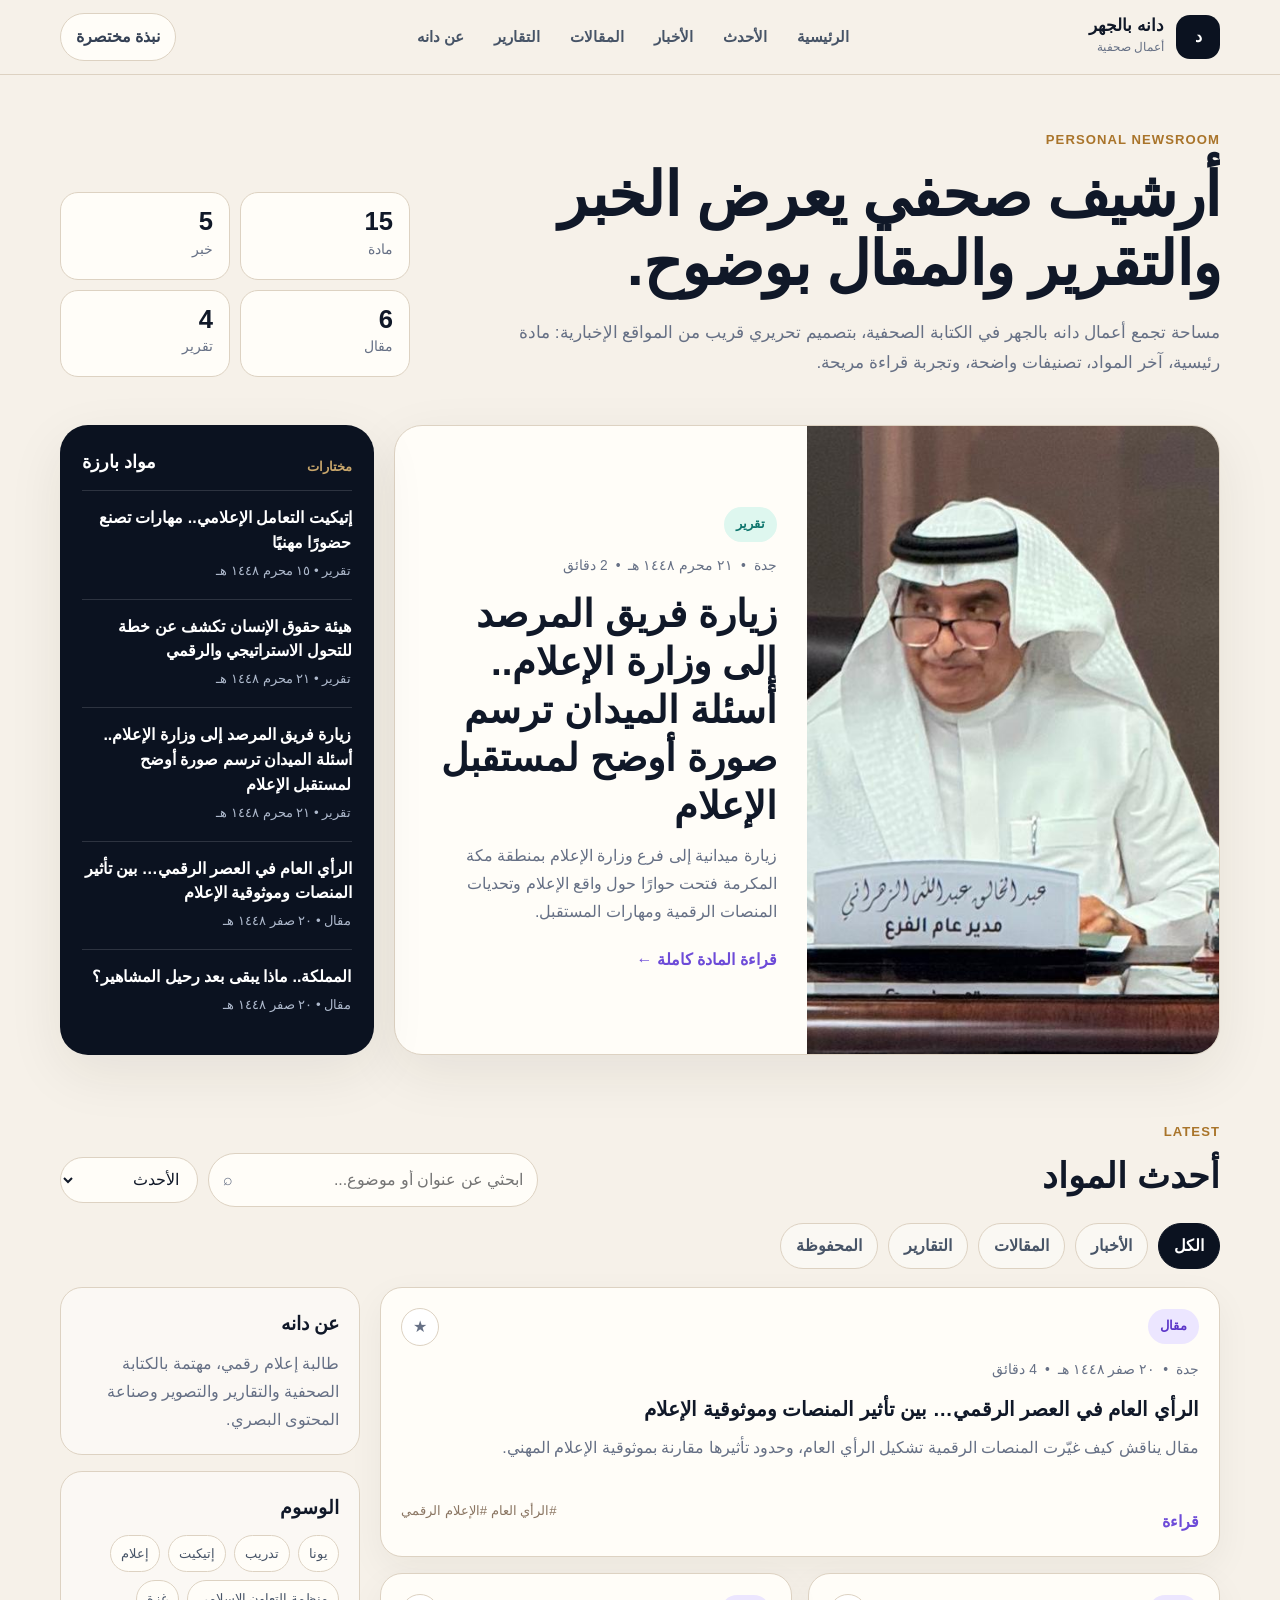
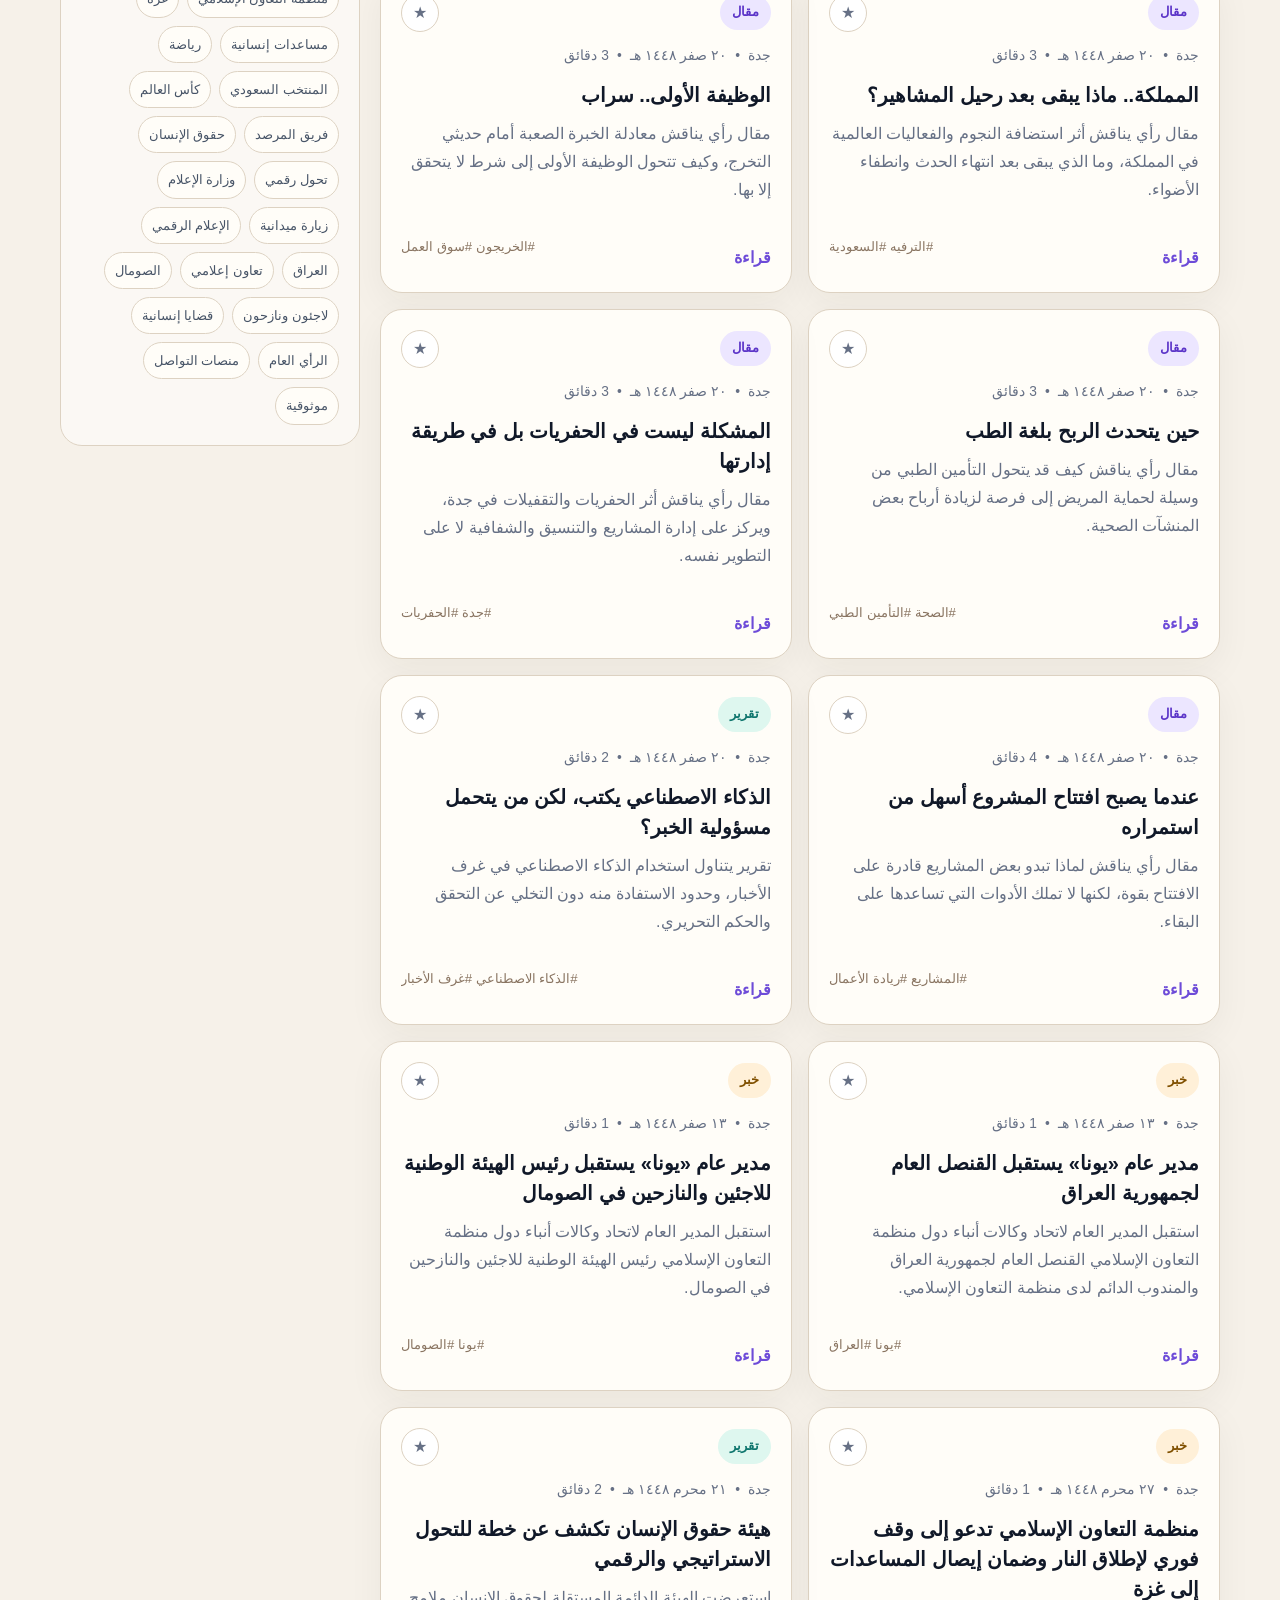
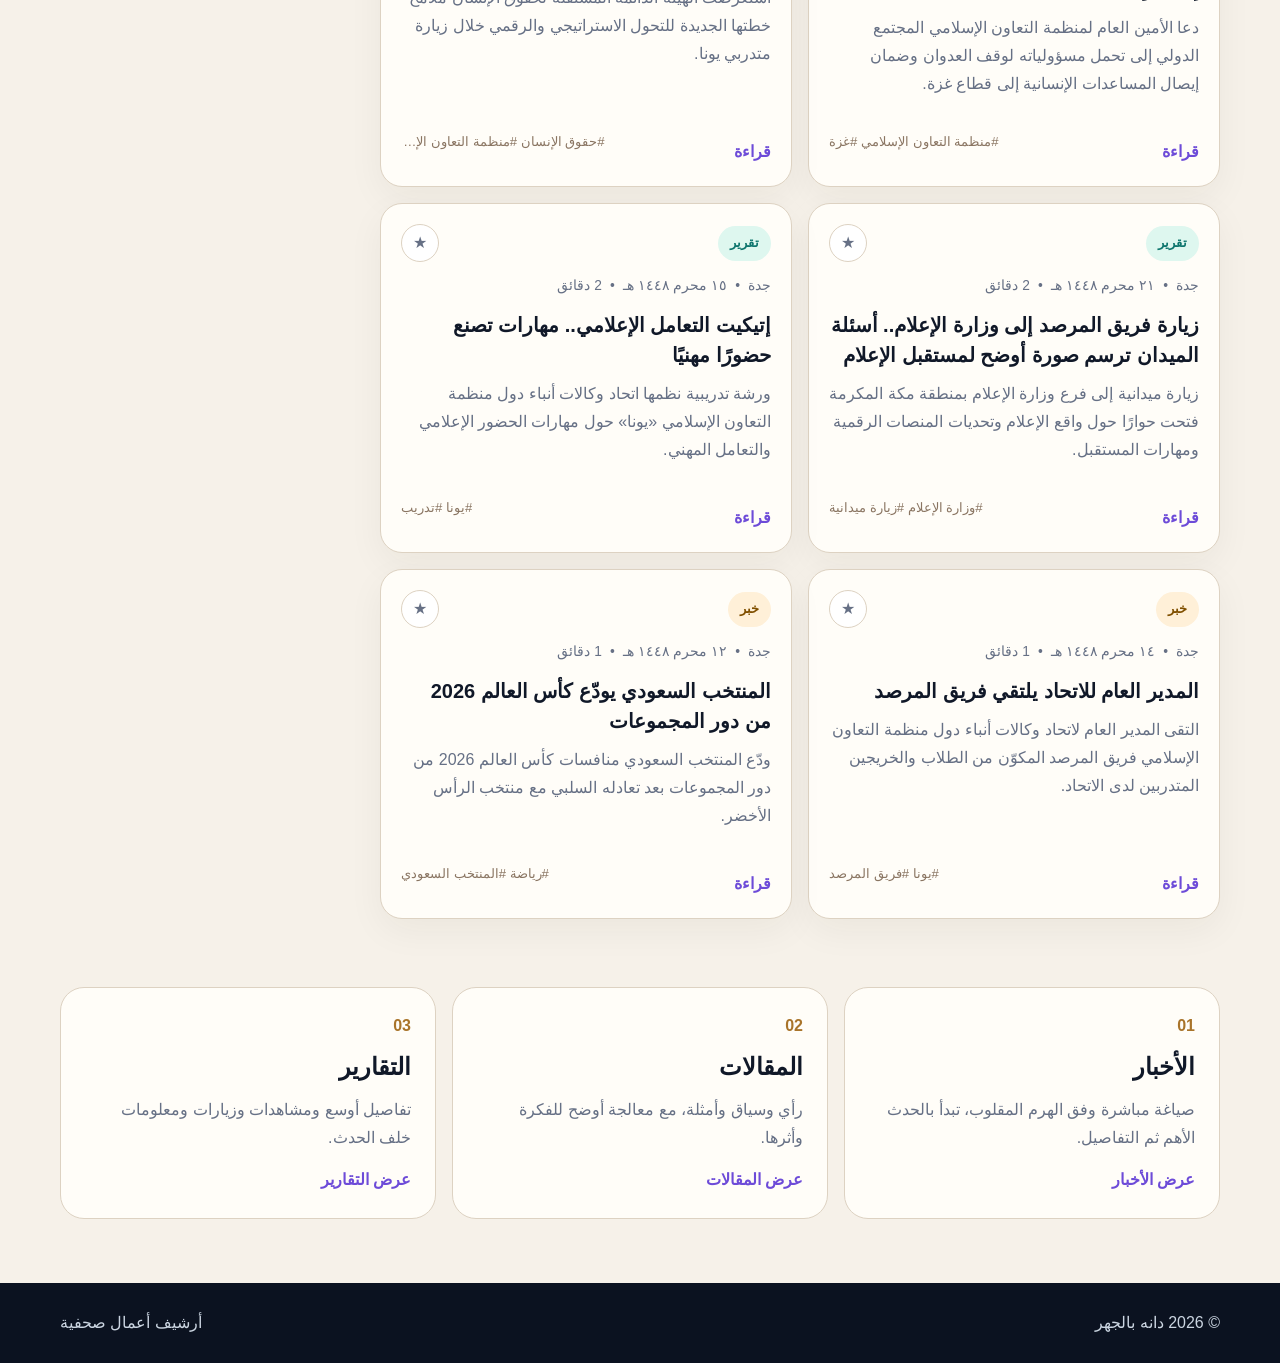
==== index.html @ ecb22376 "Add files via upload Create true editorial newsroom design" ====
<!doctype html>
<html lang="ar" dir="rtl">
<head>
  <meta charset="utf-8">
  <meta name="viewport" content="width=device-width,initial-scale=1">
  <title>دانه بالجهر | أعمال صحفية</title>
  <meta name="description" content="أرشيف صحفي شخصي لدانه بالجهر يضم الأخبار والتقارير والمقالات.">
  <meta name="theme-color" content="#0b1220">
  <link rel="stylesheet" href="styles.css">
</head>
<body>
  <header class="topbar">
    <div class="container topbar-inner">
      <a class="brand" href="#home" aria-label="الرئيسية">
        <span class="brand-mark">د</span>
        <span>
          <strong>دانه بالجهر</strong>
          <small>أعمال صحفية</small>
        </span>
      </a>

      <button class="menu-toggle" id="menuToggle" aria-label="فتح القائمة">☰</button>

      <nav class="nav" id="mainNav" aria-label="القائمة الرئيسية">
        <a href="#home">الرئيسية</a>
        <a href="#latest">الأحدث</a>
        <a href="#news">الأخبار</a>
        <a href="#articles">المقالات</a>
        <a href="#reports">التقارير</a>
        <a href="#about">عن دانه</a>
      </nav>

      <a class="contact-link" href="#about">نبذة مختصرة</a>
    </div>
  </header>

  <main id="home">
    <section class="intro">
      <div class="container intro-grid">
        <div>
          <p class="label">PERSONAL NEWSROOM</p>
          <h1>أرشيف صحفي يعرض الخبر والتقرير والمقال بوضوح.</h1>
          <p class="intro-text">
            مساحة تجمع أعمال دانه بالجهر في الكتابة الصحفية، بتصميم تحريري قريب من المواقع الإخبارية: مادة رئيسية، آخر المواد، تصنيفات واضحة، وتجربة قراءة مريحة.
          </p>
        </div>
        <div class="numbers" aria-label="إحصاءات المواد">
          <div><strong id="statTotal">0</strong><span>مادة</span></div>
          <div><strong id="statNews">0</strong><span>خبر</span></div>
          <div><strong id="statArticles">0</strong><span>مقال</span></div>
          <div><strong id="statReports">0</strong><span>تقرير</span></div>
        </div>
      </div>
    </section>

    <section class="lead-section">
      <div class="container lead-layout">
        <article class="lead-story" id="leadStory"></article>

        <aside class="editor-picks">
          <div class="block-head">
            <span>مختارات</span>
            <strong>مواد بارزة</strong>
          </div>
          <div id="pickList"></div>
        </aside>
      </div>
    </section>

    <section class="latest-section" id="latest">
      <div class="container">
        <div class="section-header">
          <div>
            <span class="label">LATEST</span>
            <h2>أحدث المواد</h2>
          </div>

          <div class="tools">
            <label class="search-box">
              <input id="searchInput" type="search" placeholder="ابحثي عن عنوان أو موضوع...">
              <span>⌕</span>
            </label>
            <select id="sortSelect" aria-label="ترتيب">
              <option value="newest">الأحدث</option>
              <option value="oldest">الأقدم</option>
              <option value="longest">الأطول قراءة</option>
            </select>
          </div>
        </div>

        <div class="filters" id="filters">
          <button class="active" data-filter="all">الكل</button>
          <button data-filter="news">الأخبار</button>
          <button data-filter="article">المقالات</button>
          <button data-filter="report">التقارير</button>
          <button data-filter="saved">المحفوظة</button>
        </div>

        <div class="content-layout">
          <section class="story-grid" id="storyGrid"></section>

          <aside class="side-column">
            <section class="side-card" id="about">
              <h3>عن دانه</h3>
              <p>طالبة إعلام رقمي، مهتمة بالكتابة الصحفية والتقارير والتصوير وصناعة المحتوى البصري.</p>
            </section>

            <section class="side-card">
              <h3>الوسوم</h3>
              <div class="tag-list" id="tagList"></div>
            </section>
          </aside>
        </div>
      </div>
    </section>

    <section class="category-section">
      <div class="container category-grid">
        <article id="news">
          <span>01</span>
          <h2>الأخبار</h2>
          <p>صياغة مباشرة وفق الهرم المقلوب، تبدأ بالحدث الأهم ثم التفاصيل.</p>
          <button data-jump="news">عرض الأخبار</button>
        </article>
        <article id="articles">
          <span>02</span>
          <h2>المقالات</h2>
          <p>رأي وسياق وأمثلة، مع معالجة أوضح للفكرة وأثرها.</p>
          <button data-jump="article">عرض المقالات</button>
        </article>
        <article id="reports">
          <span>03</span>
          <h2>التقارير</h2>
          <p>تفاصيل أوسع ومشاهدات وزيارات ومعلومات خلف الحدث.</p>
          <button data-jump="report">عرض التقارير</button>
        </article>
      </div>
    </section>
  </main>

  <div class="reader" id="reader" aria-hidden="true">
    <article class="reader-panel" role="dialog" aria-modal="true">
      <button class="reader-close" id="readerClose" aria-label="إغلاق">×</button>
      <div id="readerContent"></div>
    </article>
  </div>

  <footer class="footer">
    <div class="container footer-inner">
      <span>© <span id="year"></span> دانه بالجهر</span>
      <span>أرشيف أعمال صحفية</span>
    </div>
  </footer>

  <script src="data.js"></script>
  <script src="script.js"></script>
</body>
</html>
---- styles.css ----
*{box-sizing:border-box}
:root{
  --bg:#f6f1e9;
  --paper:#fffdf8;
  --ink:#101828;
  --muted:#667085;
  --line:#ddd2c2;
  --navy:#0b1220;
  --accent:#6d4bd8;
  --gold:#a9742a;
  --green:#0f766e;
  --blue:#27658f;
  --shadow:0 18px 55px rgba(44,35,24,.08);
  --container:min(1160px,calc(100% - 32px));
}
html{scroll-behavior:smooth}
body{
  margin:0;
  font-family:"Segoe UI",Tahoma,Arial,sans-serif;
  background:var(--bg);
  color:var(--ink);
  line-height:1.75;
}
body.reader-open{overflow:hidden}
a{text-decoration:none;color:inherit}
button,input,select{font:inherit}
button{cursor:pointer}
.container{width:var(--container);margin-inline:auto}

.topbar{
  position:sticky;
  top:0;
  z-index:100;
  background:rgba(246,241,233,.92);
  backdrop-filter:blur(18px);
  border-bottom:1px solid var(--line);
}
.topbar-inner{
  min-height:74px;
  display:grid;
  grid-template-columns:auto 1fr auto;
  align-items:center;
  gap:20px;
}
.brand{display:flex;align-items:center;gap:12px}
.brand-mark{
  width:44px;height:44px;border-radius:14px;
  display:grid;place-items:center;
  background:var(--navy);
  color:#fff;
  font-weight:900;
}
.brand strong{display:block;font-size:1.05rem;line-height:1.25}
.brand small{display:block;color:var(--muted);font-size:.78rem}
.nav{display:flex;justify-content:center;gap:4px}
.nav a{
  padding:9px 13px;
  border-radius:999px;
  color:#475467;
  font-weight:700;
  font-size:.95rem;
}
.nav a:hover{background:var(--paper);color:var(--ink)}
.contact-link{
  padding:9px 15px;
  background:var(--paper);
  border:1px solid var(--line);
  border-radius:999px;
  color:#344054;
  font-weight:700;
}
.menu-toggle{display:none;border:1px solid var(--line);background:var(--paper);border-radius:12px;width:42px;height:42px}

.intro{padding:54px 0 28px}
.intro-grid{
  display:grid;
  grid-template-columns:1fr 350px;
  gap:34px;
  align-items:end;
}
.label{
  margin:0 0 8px;
  color:var(--gold);
  font-size:.82rem;
  font-weight:900;
  letter-spacing:.08em;
}
h1{
  margin:0;
  max-width:760px;
  font-size:clamp(2.4rem,4.8vw,4.4rem);
  line-height:1.13;
  letter-spacing:-1px;
}
.intro-text{
  max-width:720px;
  margin:18px 0 0;
  color:var(--muted);
  font-size:1.08rem;
}
.numbers{
  display:grid;
  grid-template-columns:1fr 1fr;
  gap:10px;
}
.numbers div{
  background:var(--paper);
  border:1px solid var(--line);
  border-radius:18px;
  padding:16px;
}
.numbers strong{display:block;font-size:1.6rem;line-height:1}
.numbers span{color:var(--muted);font-size:.9rem}

.lead-section{padding:20px 0 36px}
.lead-layout{
  display:grid;
  grid-template-columns:minmax(0,1.45fr) minmax(280px,.55fr);
  gap:20px;
  align-items:stretch;
}
.lead-story{
  display:grid;
  grid-template-columns:1fr 1fr;
  background:var(--paper);
  border:1px solid var(--line);
  border-radius:28px;
  overflow:hidden;
  box-shadow:var(--shadow);
  min-height:380px;
}
.lead-image{
  min-height:380px;
  background:#e6dbcc center/cover no-repeat;
}
.lead-body{
  padding:30px;
  display:flex;
  flex-direction:column;
  justify-content:center;
}
.badge{
  display:inline-flex;
  width:fit-content;
  padding:6px 12px;
  border-radius:999px;
  font-size:.82rem;
  font-weight:800;
}
.type-news{background:#fff0d8;color:#805000}
.type-article{background:#ece6ff;color:#5b34c8}
.type-report{background:#def7ef;color:#0f766e}
.meta{
  display:flex;
  gap:8px;
  flex-wrap:wrap;
  color:var(--muted);
  font-size:.86rem;
  margin:12px 0 0;
}
.lead-body h2{
  margin:12px 0 12px;
  font-size:clamp(1.7rem,3vw,2.7rem);
  line-height:1.25;
}
.lead-body p{margin:0;color:var(--muted)}
.read-btn{
  margin-top:20px;
  width:fit-content;
  border:0;
  background:none;
  color:var(--accent);
  font-weight:900;
  padding:0;
}
.editor-picks{
  background:var(--navy);
  color:#fff;
  border-radius:28px;
  padding:22px;
  box-shadow:var(--shadow);
}
.block-head{display:flex;justify-content:space-between;align-items:end;margin-bottom:12px}
.block-head span{color:#c8a66b;font-size:.84rem;font-weight:900}
.block-head strong{font-size:1.1rem}
.pick-item{
  display:block;
  width:100%;
  text-align:right;
  background:transparent;
  border:0;
  border-top:1px solid rgba(255,255,255,.14);
  color:#fff;
  padding:15px 0;
}
.pick-item strong{display:block;line-height:1.55}
.pick-item small{color:#aeb9cc}

.latest-section{padding:26px 0 44px}
.section-header{
  display:flex;
  justify-content:space-between;
  align-items:end;
  gap:18px;
  margin-bottom:16px;
}
.section-header h2{
  margin:0;
  font-size:2.2rem;
}
.tools{display:flex;gap:10px;align-items:center}
.search-box{
  background:var(--paper);
  border:1px solid var(--line);
  border-radius:999px;
  display:flex;
  align-items:center;
  gap:8px;
  padding:0 14px;
  min-width:330px;
}
.search-box input{
  border:0;
  outline:0;
  width:100%;
  background:transparent;
  padding:12px 0;
  color:var(--ink);
}
.search-box span{color:var(--muted)}
select{
  border:1px solid var(--line);
  background:var(--paper);
  color:var(--ink);
  border-radius:999px;
  min-height:46px;
  padding:0 14px;
}
.filters{
  display:flex;
  gap:10px;
  flex-wrap:wrap;
  margin-bottom:18px;
}
.filters button{
  border:1px solid var(--line);
  background:rgba(255,255,255,.45);
  color:#475467;
  padding:8px 15px;
  border-radius:999px;
  font-weight:800;
}
.filters button.active{
  background:var(--navy);
  color:#fff;
  border-color:var(--navy);
}
.content-layout{
  display:grid;
  grid-template-columns:minmax(0,1fr) 300px;
  gap:20px;
  align-items:start;
}
.story-grid{
  display:grid;
  grid-template-columns:repeat(2,minmax(0,1fr));
  gap:16px;
}
.story-card{
  background:var(--paper);
  border:1px solid var(--line);
  border-radius:22px;
  padding:20px;
  min-height:270px;
  display:flex;
  flex-direction:column;
  justify-content:space-between;
  box-shadow:0 12px 36px rgba(44,35,24,.05);
}
.story-card.wide{grid-column:1/-1}
.story-card h3{
  margin:12px 0 10px;
  font-size:1.25rem;
  line-height:1.5;
}
.story-card p{margin:0;color:var(--muted)}
.card-top{display:flex;align-items:center;justify-content:space-between;gap:12px}
.save{
  width:38px;
  height:38px;
  border-radius:50%;
  border:1px solid var(--line);
  background:#fff;
  color:var(--muted);
}
.save.saved{background:#fff2cd;color:#8a5a00}
.card-foot{
  display:flex;
  justify-content:space-between;
  gap:10px;
  align-items:center;
  margin-top:20px;
}
.tags-line{
  color:#8a7562;
  font-size:.82rem;
  max-width:55%;
  white-space:nowrap;
  overflow:hidden;
  text-overflow:ellipsis;
}
.side-column{display:grid;gap:16px;position:sticky;top:94px}
.side-card{
  background:rgba(255,255,255,.52);
  border:1px solid var(--line);
  border-radius:22px;
  padding:20px;
}
.side-card h3{margin:0 0 10px}
.side-card p{margin:0;color:var(--muted)}
.tag-list{display:flex;gap:8px;flex-wrap:wrap}
.tag-list button{
  border:1px solid var(--line);
  background:var(--paper);
  color:#475467;
  border-radius:999px;
  padding:6px 10px;
  font-size:.83rem;
}

.category-section{padding:24px 0 64px}
.category-grid{
  display:grid;
  grid-template-columns:repeat(3,1fr);
  gap:16px;
}
.category-grid article{
  background:var(--paper);
  border:1px solid var(--line);
  border-radius:24px;
  padding:24px;
}
.category-grid span{color:var(--gold);font-weight:900}
.category-grid h2{margin:6px 0 8px}
.category-grid p{color:var(--muted);margin:0 0 14px}
.category-grid button{
  border:0;
  background:none;
  padding:0;
  color:var(--accent);
  font-weight:900;
}
.reader{
  position:fixed;
  inset:0;
  display:none;
  background:rgba(11,18,32,.72);
  backdrop-filter:blur(10px);
  z-index:200;
  padding:20px;
}
.reader.open{display:flex;align-items:center;justify-content:center}
.reader-panel{
  width:min(900px,100%);
  max-height:calc(100vh - 40px);
  overflow:auto;
  background:var(--paper);
  border-radius:28px;
  padding:34px;
  position:relative;
}
.reader-close{
  position:sticky;
  top:0;
  float:left;
  width:44px;
  height:44px;
  border:1px solid var(--line);
  border-radius:50%;
  background:#fff;
  font-size:1.4rem;
}
.reader-img{
  width:100%;
  max-height:380px;
  object-fit:cover;
  border-radius:20px;
  margin-bottom:18px;
}
.reader h1{
  font-size:clamp(2rem,4vw,3.4rem);
  line-height:1.2;
  margin:14px 0;
  max-width:none;
}
.reader .lead{
  color:var(--muted);
  border-right:4px solid var(--gold);
  padding-right:14px;
}
.reader-actions{
  display:flex;
  gap:10px;
  flex-wrap:wrap;
  margin:22px 0;
}
.reader-actions button{
  border:1px solid var(--line);
  background:#fff;
  border-radius:999px;
  padding:8px 14px;
  font-weight:800;
}
.reader-body p{
  font-size:1.06rem;
  line-height:2.05;
}
.footer{
  background:var(--navy);
  color:#cbd5e1;
}
.footer-inner{
  padding:26px 0;
  display:flex;
  justify-content:space-between;
  gap:14px;
  flex-wrap:wrap;
}
.empty{
  grid-column:1/-1;
  background:var(--paper);
  border:1px dashed var(--line);
  border-radius:22px;
  padding:36px;
  text-align:center;
  color:var(--muted);
}

@media(max-width:980px){
  .intro-grid,.lead-layout,.content-layout{grid-template-columns:1fr}
  .lead-story{grid-template-columns:1fr}
  .lead-image{min-height:260px}
  .side-column{position:static}
  .category-grid{grid-template-columns:1fr}
}
@media(max-width:760px){
  .menu-toggle{display:grid}
  .topbar-inner{grid-template-columns:auto 1fr auto auto}
  .nav{
    display:none;
    position:fixed;
    top:82px;
    right:16px;
    left:16px;
    background:var(--paper);
    border:1px solid var(--line);
    border-radius:20px;
    padding:12px;
    box-shadow:var(--shadow);
    flex-direction:column;
    align-items:stretch;
  }
  .nav.open{display:flex}
  .contact-link{display:none}
  .numbers{grid-template-columns:1fr 1fr}
  .section-header{display:block}
  .tools{display:block}
  .search-box{min-width:0;margin:12px 0 10px}
  select{width:100%}
  .story-grid{grid-template-columns:1fr}
  .story-card.wide{grid-column:auto}
}
@media(max-width:520px){
  .container{width:min(100% - 22px,1160px)}
  .intro{padding-top:36px}
  h1{font-size:2.35rem}
  .numbers{grid-template-columns:1fr 1fr}
  .lead-body,.reader-panel{padding:24px}
  .footer-inner{display:block}
}
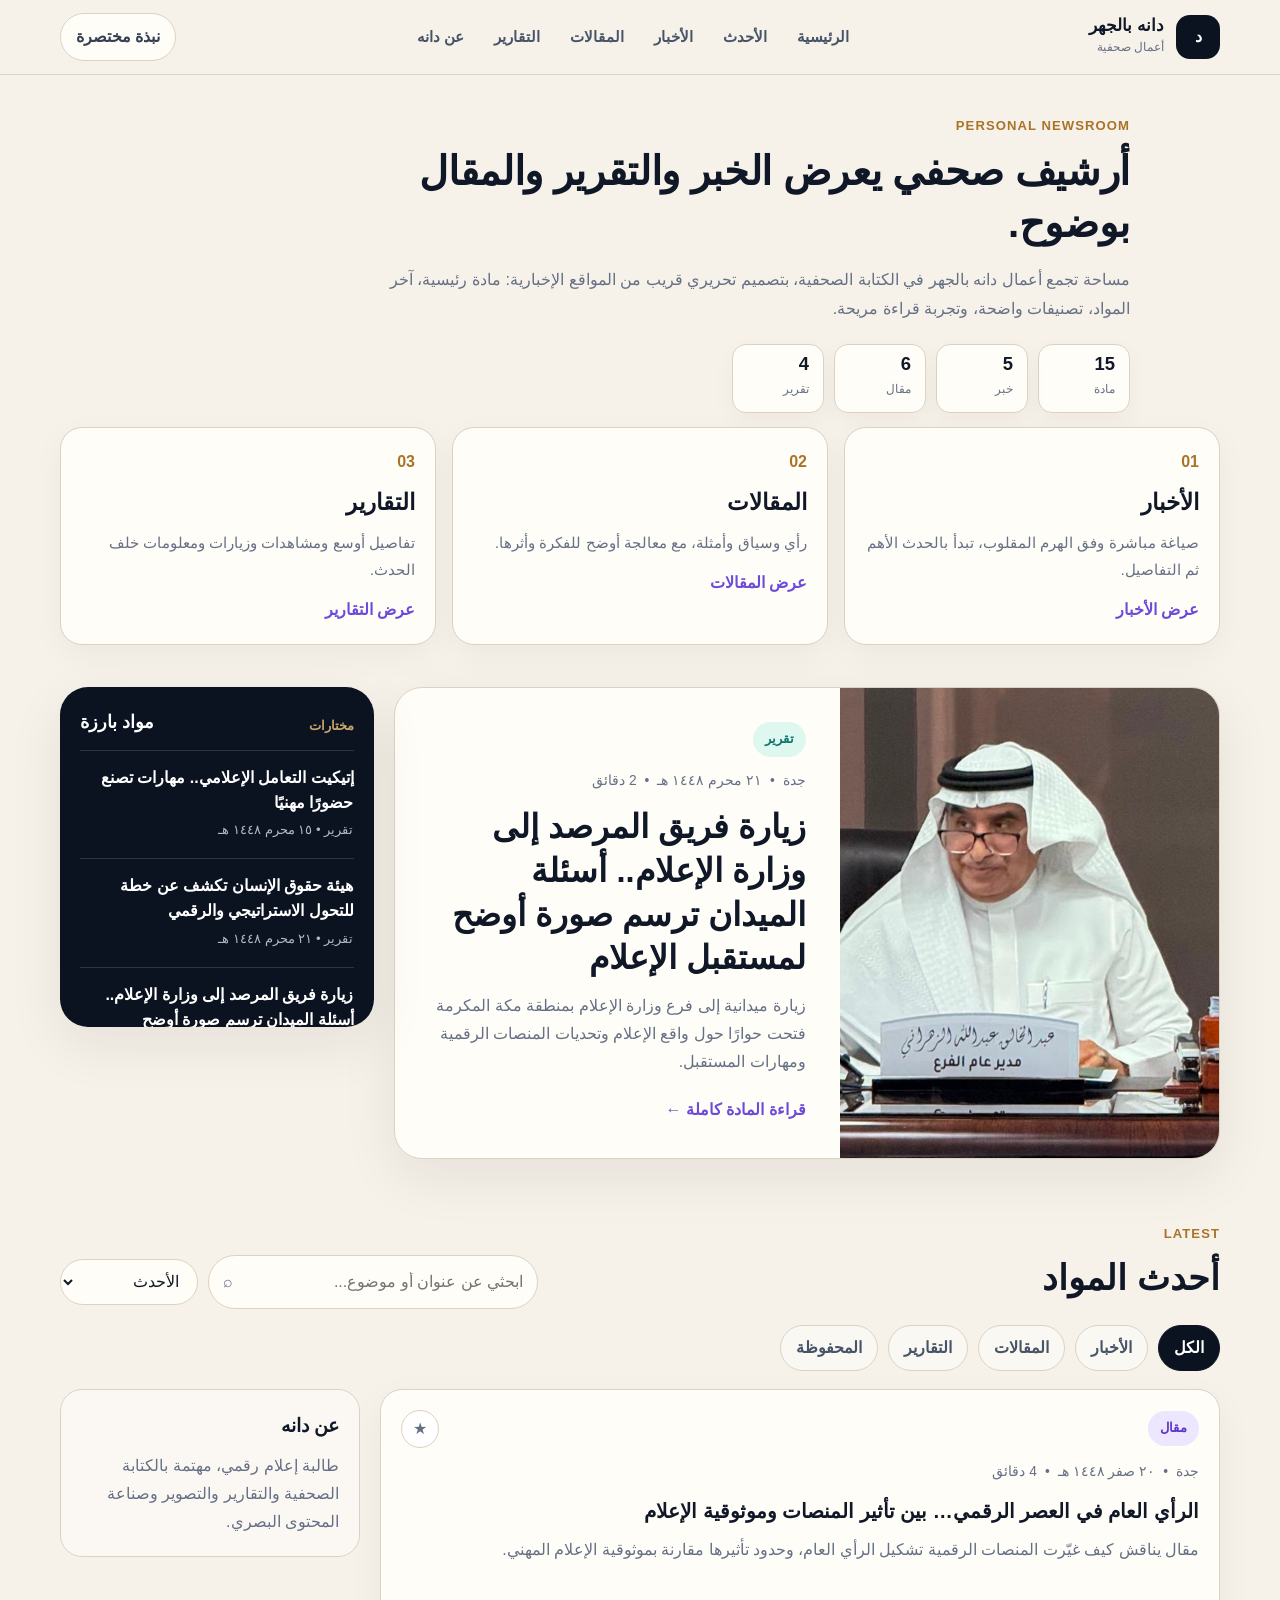
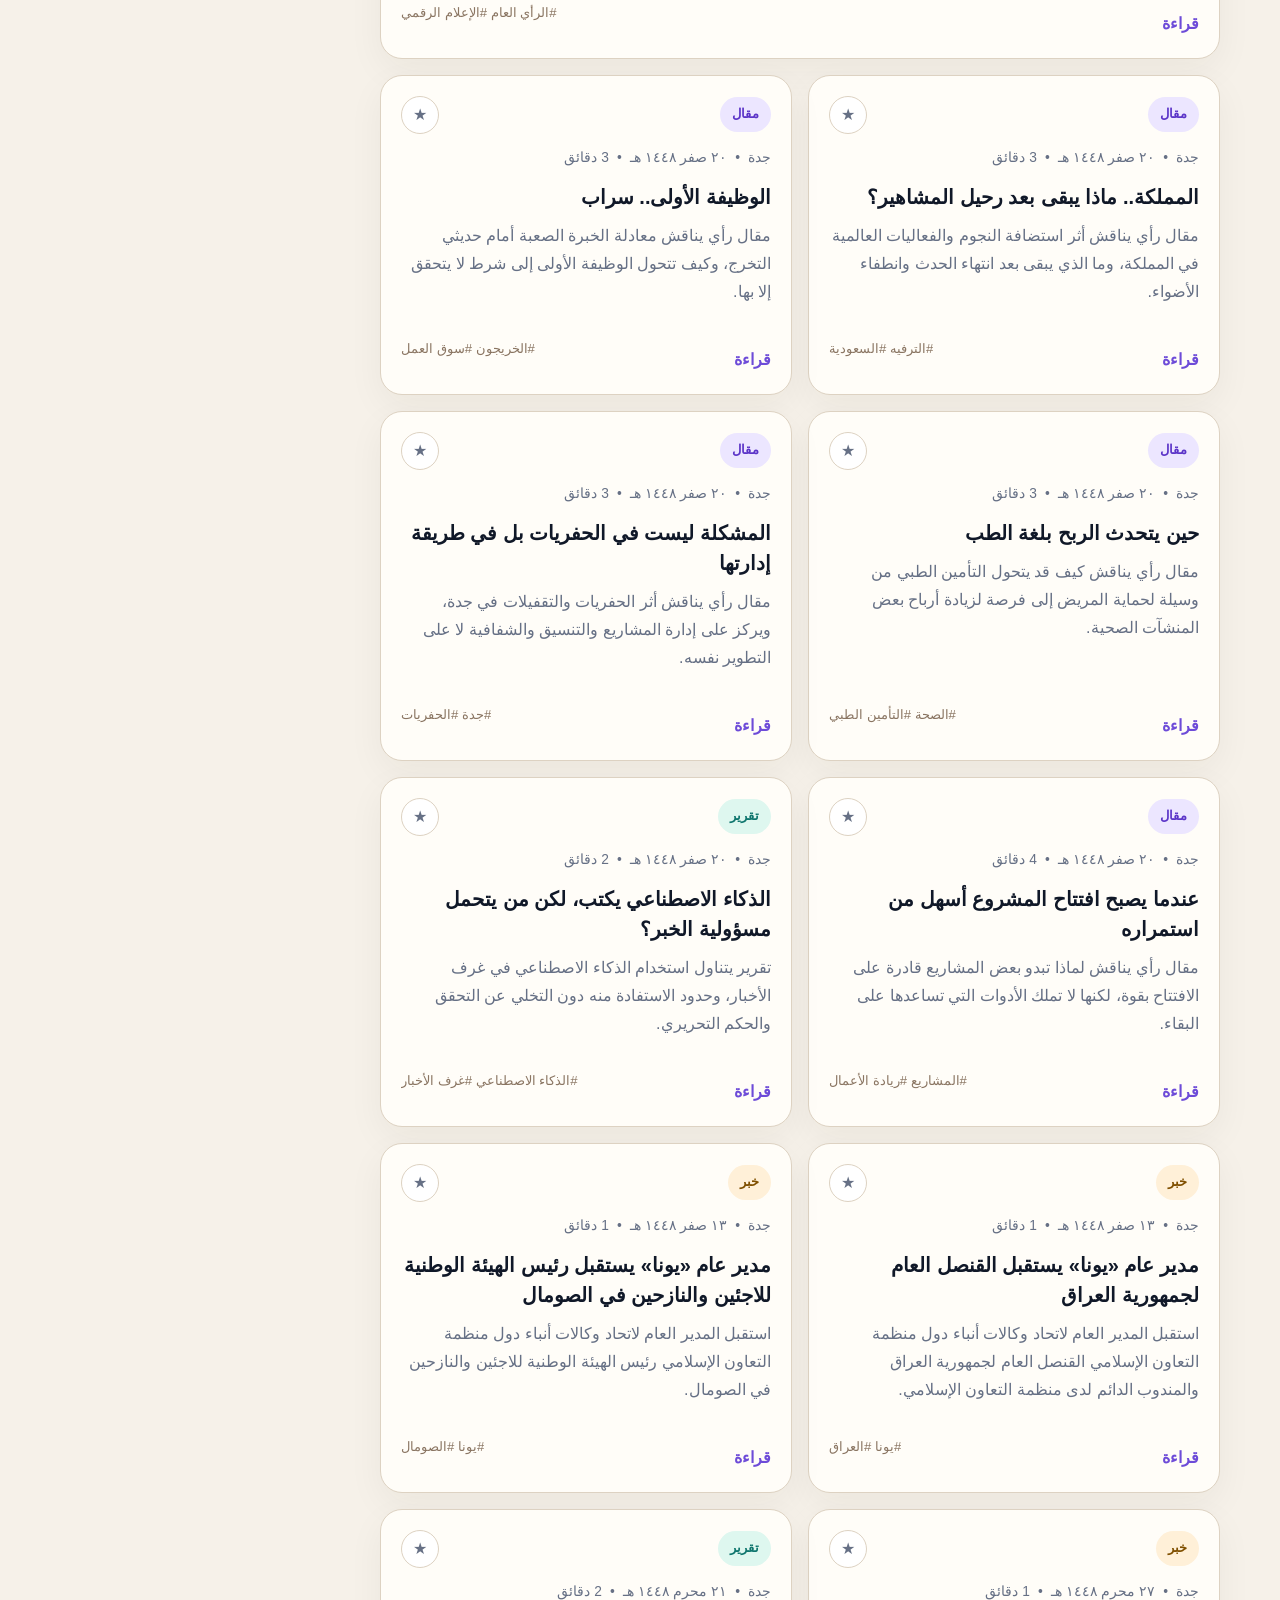
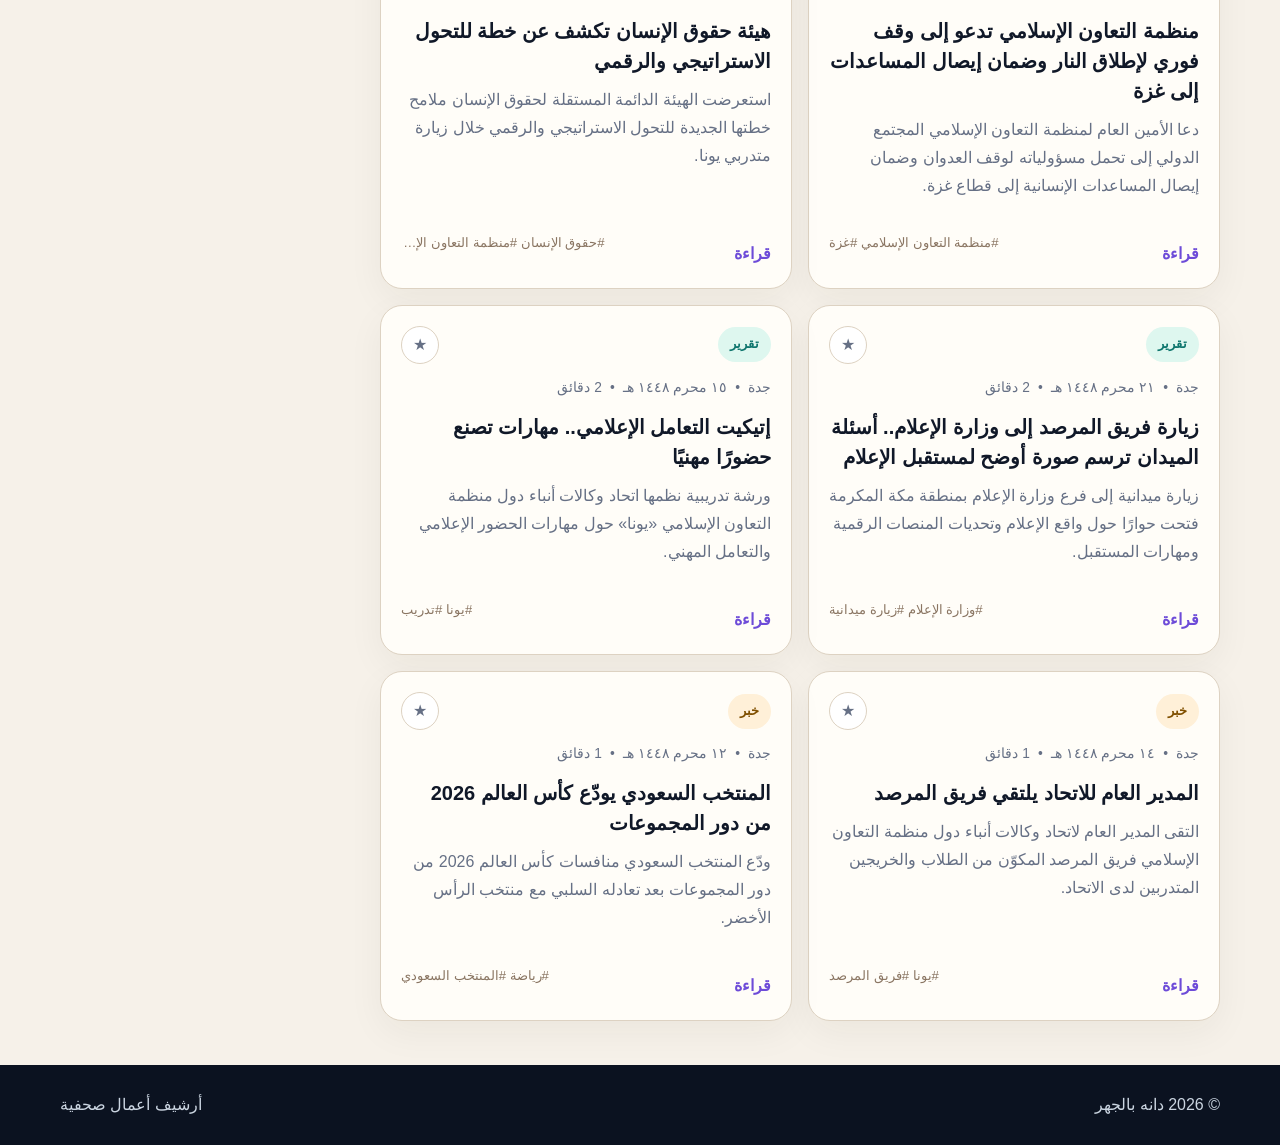
==== commit 45241bc1: "Add files via upload Reorder homepage sections and remove tags" ====
--- a/index.html
+++ b/index.html
@@ -53,6 +53,30 @@
       </div>
     </section>
 
+
+    <section class="category-section">
+      <div class="container category-grid">
+        <article id="news">
+          <span>01</span>
+          <h2>الأخبار</h2>
+          <p>صياغة مباشرة وفق الهرم المقلوب، تبدأ بالحدث الأهم ثم التفاصيل.</p>
+          <button data-jump="news">عرض الأخبار</button>
+        </article>
+        <article id="articles">
+          <span>02</span>
+          <h2>المقالات</h2>
+          <p>رأي وسياق وأمثلة، مع معالجة أوضح للفكرة وأثرها.</p>
+          <button data-jump="article">عرض المقالات</button>
+        </article>
+        <article id="reports">
+          <span>03</span>
+          <h2>التقارير</h2>
+          <p>تفاصيل أوسع ومشاهدات وزيارات ومعلومات خلف الحدث.</p>
+          <button data-jump="report">عرض التقارير</button>
+        </article>
+      </div>
+    </section>
+
     <section class="lead-section">
       <div class="container lead-layout">
         <article class="lead-story" id="leadStory"></article>
@@ -104,38 +128,11 @@
               <h3>عن دانه</h3>
               <p>طالبة إعلام رقمي، مهتمة بالكتابة الصحفية والتقارير والتصوير وصناعة المحتوى البصري.</p>
             </section>
-
-            <section class="side-card">
-              <h3>الوسوم</h3>
-              <div class="tag-list" id="tagList"></div>
-            </section>
-          </aside>
+</aside>
         </div>
       </div>
     </section>
 
-    <section class="category-section">
-      <div class="container category-grid">
-        <article id="news">
-          <span>01</span>
-          <h2>الأخبار</h2>
-          <p>صياغة مباشرة وفق الهرم المقلوب، تبدأ بالحدث الأهم ثم التفاصيل.</p>
-          <button data-jump="news">عرض الأخبار</button>
-        </article>
-        <article id="articles">
-          <span>02</span>
-          <h2>المقالات</h2>
-          <p>رأي وسياق وأمثلة، مع معالجة أوضح للفكرة وأثرها.</p>
-          <button data-jump="article">عرض المقالات</button>
-        </article>
-        <article id="reports">
-          <span>03</span>
-          <h2>التقارير</h2>
-          <p>تفاصيل أوسع ومشاهدات وزيارات ومعلومات خلف الحدث.</p>
-          <button data-jump="report">عرض التقارير</button>
-        </article>
-      </div>
-    </section>
   </main>
 
   <div class="reader" id="reader" aria-hidden="true">
--- a/styles.css
+++ b/styles.css
@@ -71,12 +71,11 @@
 }
 .menu-toggle{display:none;border:1px solid var(--line);background:var(--paper);border-radius:12px;width:42px;height:42px}
 
-.intro{padding:54px 0 28px}
+.intro{padding:40px 0 8px}
 .intro-grid{
-  display:grid;
-  grid-template-columns:1fr 350px;
-  gap:34px;
-  align-items:end;
+  display:block;
+  max-width:980px;
+  margin-inline:auto;
 }
 .label{
   margin:0 0 8px;
@@ -87,32 +86,42 @@
 }
 h1{
   margin:0;
+  max-width:800px;
+  font-size:clamp(1.85rem,3.15vw,2.85rem);
+  line-height:1.28;
+  letter-spacing:-.35px;
+}
+.intro-text{
   max-width:760px;
-  font-size:clamp(2.4rem,4.8vw,4.4rem);
-  line-height:1.13;
-  letter-spacing:-1px;
-}
-.intro-text{
-  max-width:720px;
-  margin:18px 0 0;
+  margin:16px 0 0;
   color:var(--muted);
-  font-size:1.08rem;
+  font-size:1.02rem;
 }
 .numbers{
-  display:grid;
-  grid-template-columns:1fr 1fr;
+  display:flex;
   gap:10px;
+  flex-wrap:wrap;
+  margin-top:22px;
 }
 .numbers div{
   background:var(--paper);
   border:1px solid var(--line);
-  border-radius:18px;
-  padding:16px;
-}
-.numbers strong{display:block;font-size:1.6rem;line-height:1}
-.numbers span{color:var(--muted);font-size:.9rem}
-
-.lead-section{padding:20px 0 36px}
+  border-radius:14px;
+  padding:10px 14px;
+  min-width:92px;
+  box-shadow:0 8px 24px rgba(44,35,24,.04);
+}
+.numbers strong{
+  display:block;
+  font-size:1.15rem;
+  line-height:1;
+}
+.numbers span{
+  color:var(--muted);
+  font-size:.78rem;
+}
+
+.lead-section{padding:18px 0 34px}
 .lead-layout{
   display:grid;
   grid-template-columns:minmax(0,1.45fr) minmax(280px,.55fr);
@@ -121,20 +130,20 @@
 }
 .lead-story{
   display:grid;
-  grid-template-columns:1fr 1fr;
+  grid-template-columns:.92fr 1.08fr;
   background:var(--paper);
   border:1px solid var(--line);
   border-radius:28px;
   overflow:hidden;
   box-shadow:var(--shadow);
-  min-height:380px;
+  min-height:340px;
 }
 .lead-image{
-  min-height:380px;
+  min-height:340px;
   background:#e6dbcc center/cover no-repeat;
 }
 .lead-body{
-  padding:30px;
+  padding:34px;
   display:flex;
   flex-direction:column;
   justify-content:center;
@@ -160,8 +169,8 @@
 }
 .lead-body h2{
   margin:12px 0 12px;
-  font-size:clamp(1.7rem,3vw,2.7rem);
-  line-height:1.25;
+  font-size:clamp(1.55rem,2.55vw,2.25rem);
+  line-height:1.34;
 }
 .lead-body p{margin:0;color:var(--muted)}
 .read-btn{
@@ -177,8 +186,10 @@
   background:var(--navy);
   color:#fff;
   border-radius:28px;
-  padding:22px;
+  padding:20px;
   box-shadow:var(--shadow);
+  max-height:340px;
+  overflow:auto;
 }
 .block-head{display:flex;justify-content:space-between;align-items:end;margin-bottom:12px}
 .block-head span{color:#c8a66b;font-size:.84rem;font-weight:900}
@@ -328,7 +339,7 @@
   font-size:.83rem;
 }
 
-.category-section{padding:24px 0 64px}
+.category-section{padding:6px 0 24px}
 .category-grid{
   display:grid;
   grid-template-columns:repeat(3,1fr);
@@ -337,12 +348,14 @@
 .category-grid article{
   background:var(--paper);
   border:1px solid var(--line);
-  border-radius:24px;
-  padding:24px;
+  border-radius:22px;
+  padding:20px;
+  min-height:190px;
+  box-shadow:0 10px 32px rgba(44,35,24,.045);
 }
 .category-grid span{color:var(--gold);font-weight:900}
-.category-grid h2{margin:6px 0 8px}
-.category-grid p{color:var(--muted);margin:0 0 14px}
+.category-grid h2{margin:6px 0 8px;font-size:1.45rem}
+.category-grid p{color:var(--muted);margin:0 0 12px;font-size:.96rem}
 .category-grid button{
   border:0;
   background:none;
@@ -437,7 +450,7 @@
 }
 
 @media(max-width:980px){
-  .intro-grid,.lead-layout,.content-layout{grid-template-columns:1fr}
+  .lead-layout,.content-layout{grid-template-columns:1fr}
   .lead-story{grid-template-columns:1fr}
   .lead-image{min-height:260px}
   .side-column{position:static}
@@ -462,8 +475,7 @@
   }
   .nav.open{display:flex}
   .contact-link{display:none}
-  .numbers{grid-template-columns:1fr 1fr}
-  .section-header{display:block}
+    .section-header{display:block}
   .tools{display:block}
   .search-box{min-width:0;margin:12px 0 10px}
   select{width:100%}
@@ -474,7 +486,36 @@
   .container{width:min(100% - 22px,1160px)}
   .intro{padding-top:36px}
   h1{font-size:2.35rem}
-  .numbers{grid-template-columns:1fr 1fr}
-  .lead-body,.reader-panel{padding:24px}
+    .lead-body,.reader-panel{padding:24px}
   .footer-inner{display:block}
 }
+
+@media(max-width:520px){
+  .intro-grid{max-width:100%}
+  .numbers{gap:8px;margin-top:18px}
+  .numbers div{min-width:calc(50% - 4px);padding:10px 12px}
+}
+
+@media(max-width:980px){
+  .lead-story{grid-template-columns:1fr}
+  .lead-image{min-height:245px}
+}
+@media(max-width:520px){
+  h1{font-size:2rem;line-height:1.25}
+  .intro{padding-top:30px}
+  .lead-section{padding-top:6px}
+  .lead-image{min-height:220px}
+  .lead-body h2{font-size:1.55rem}
+}
+
+/* ترتيب إضافي بعد نقل بطاقات التصنيف للأعلى */
+.category-grid article{
+  transition:transform .2s ease, box-shadow .2s ease;
+}
+.category-grid article:hover{
+  transform:translateY(-3px);
+  box-shadow:var(--shadow);
+}
+@media(max-width:980px){
+  .category-section{padding-top:4px}
+}
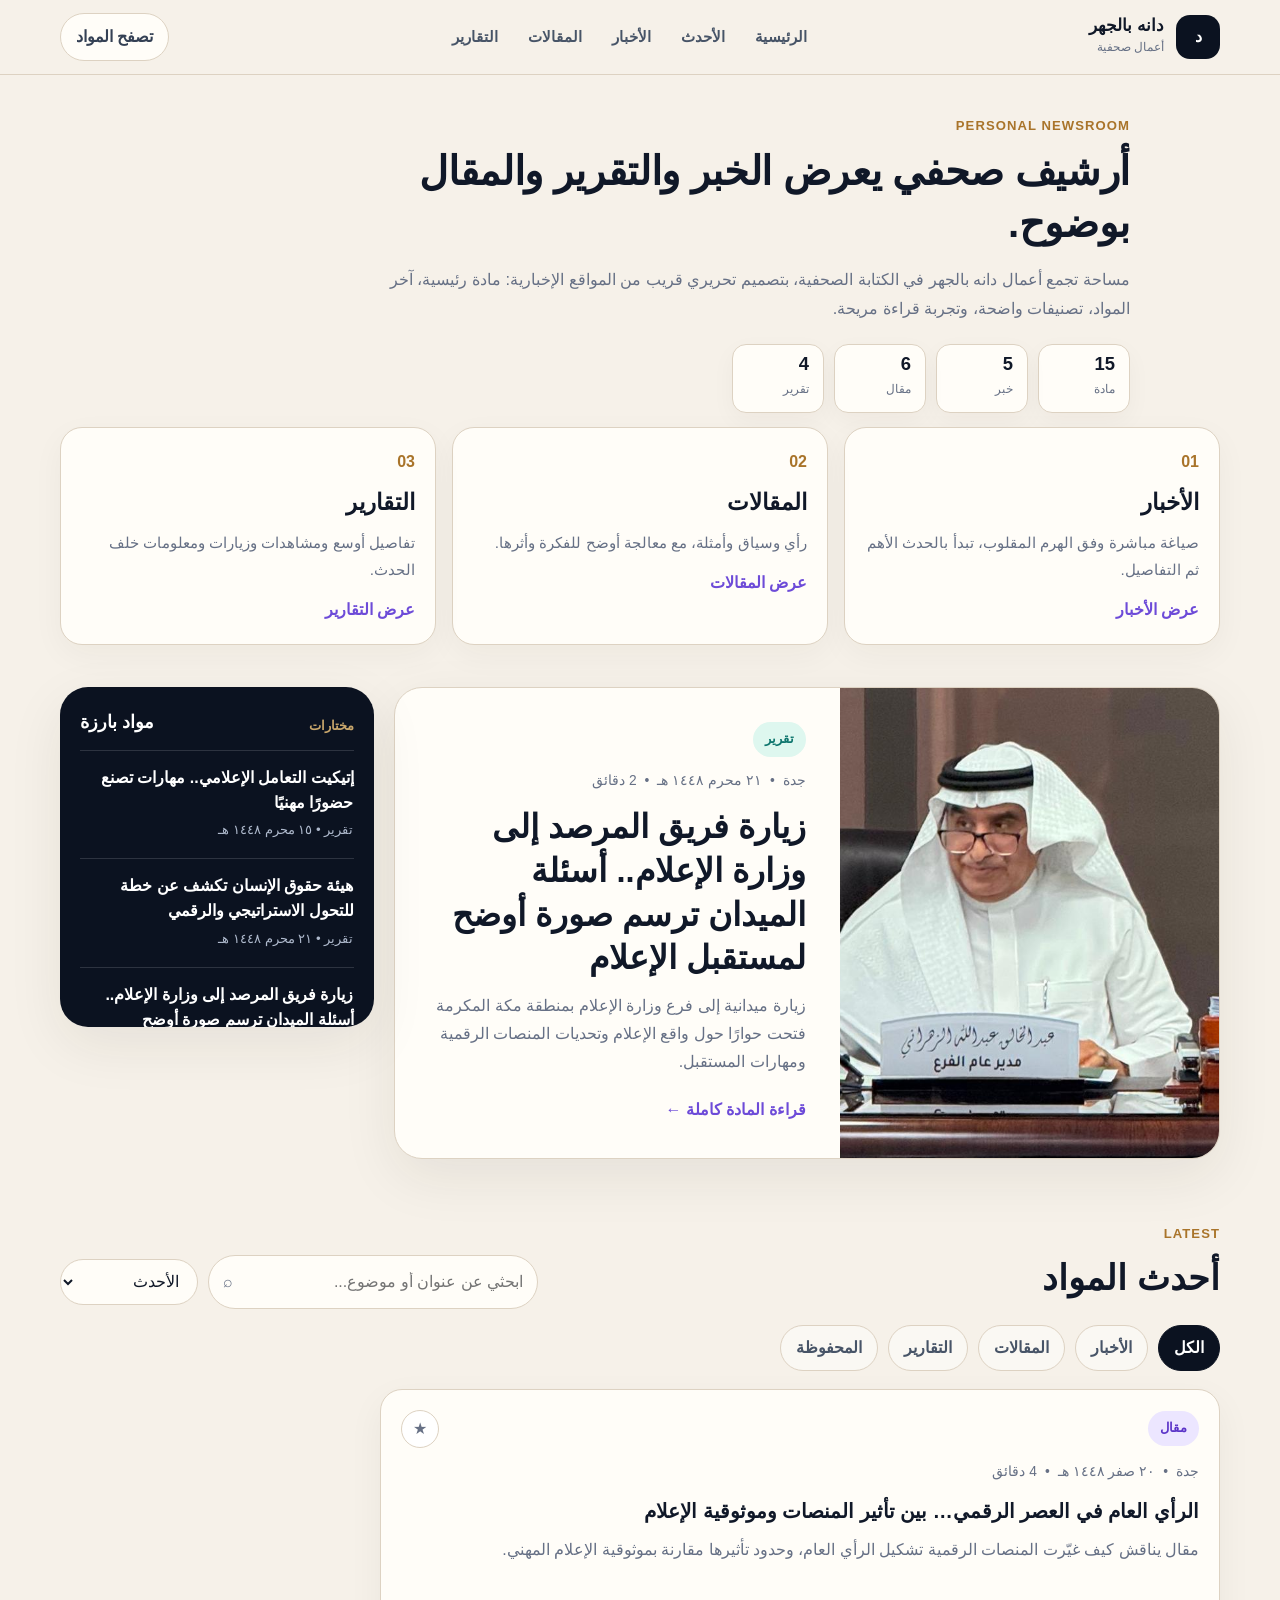
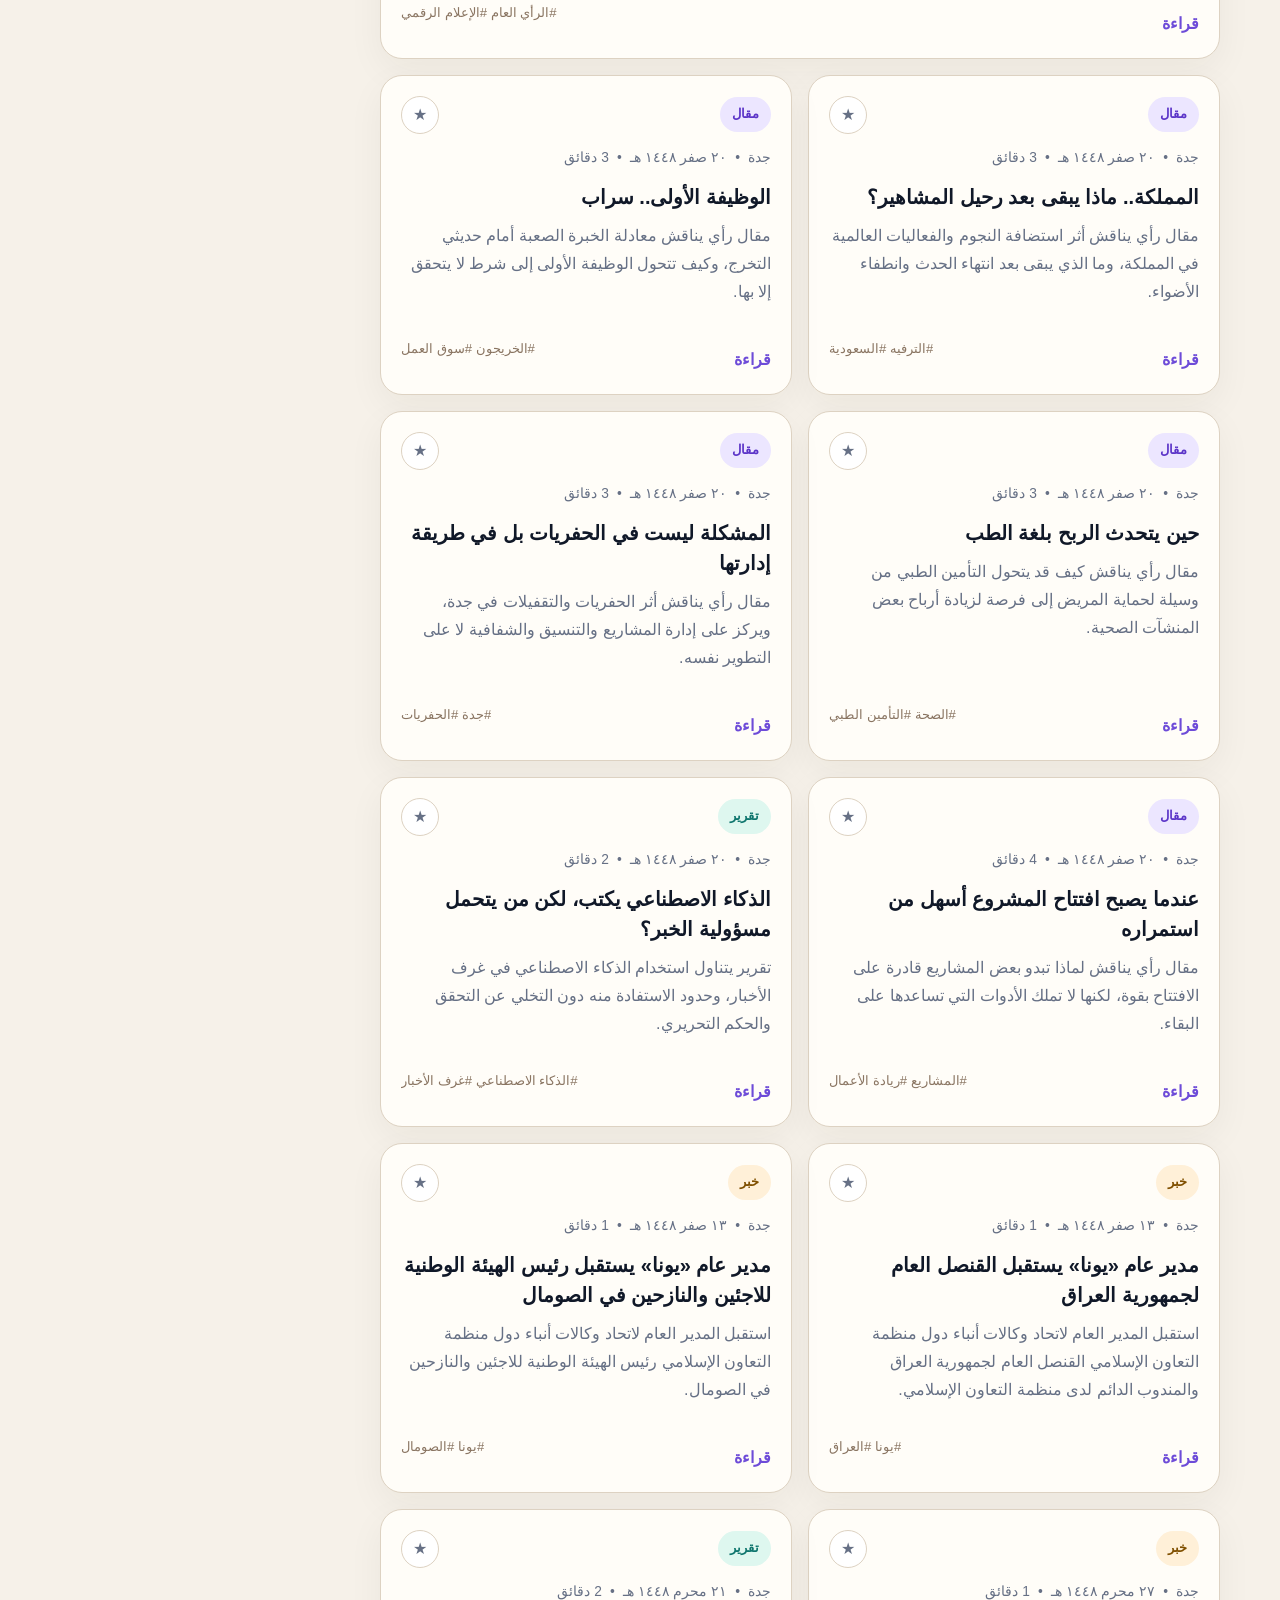
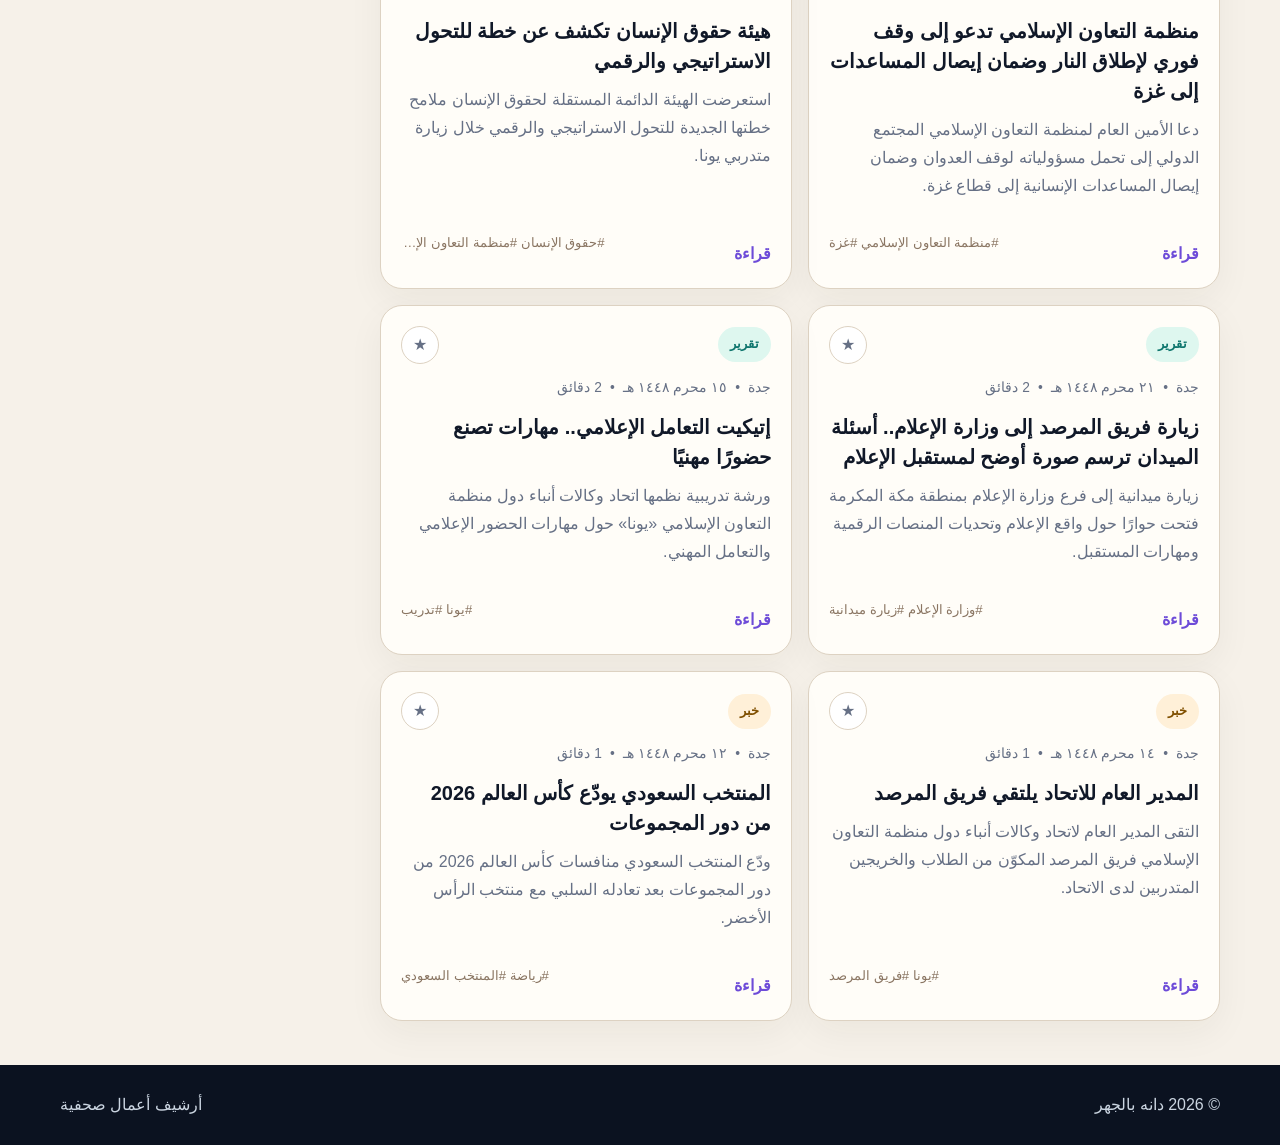
==== commit a53684be: "Add files via upload Remove about card and clean archive layout" ====
--- a/index.html
+++ b/index.html
@@ -27,10 +27,9 @@
         <a href="#news">الأخبار</a>
         <a href="#articles">المقالات</a>
         <a href="#reports">التقارير</a>
-        <a href="#about">عن دانه</a>
       </nav>
 
-      <a class="contact-link" href="#about">نبذة مختصرة</a>
+      <a class="contact-link" href="#latest">تصفح المواد</a>
     </div>
   </header>
 
@@ -122,14 +121,7 @@
 
         <div class="content-layout">
           <section class="story-grid" id="storyGrid"></section>
-
-          <aside class="side-column">
-            <section class="side-card" id="about">
-              <h3>عن دانه</h3>
-              <p>طالبة إعلام رقمي، مهتمة بالكتابة الصحفية والتقارير والتصوير وصناعة المحتوى البصري.</p>
-            </section>
-</aside>
-        </div>
+</div>
       </div>
     </section>
 
--- a/styles.css
+++ b/styles.css
@@ -519,3 +519,6 @@
 @media(max-width:980px){
   .category-section{padding-top:4px}
 }
+
+
+.content-layout.single-column{grid-template-columns:1fr}.content-layout.single-column .story-grid{grid-column:1/-1}
